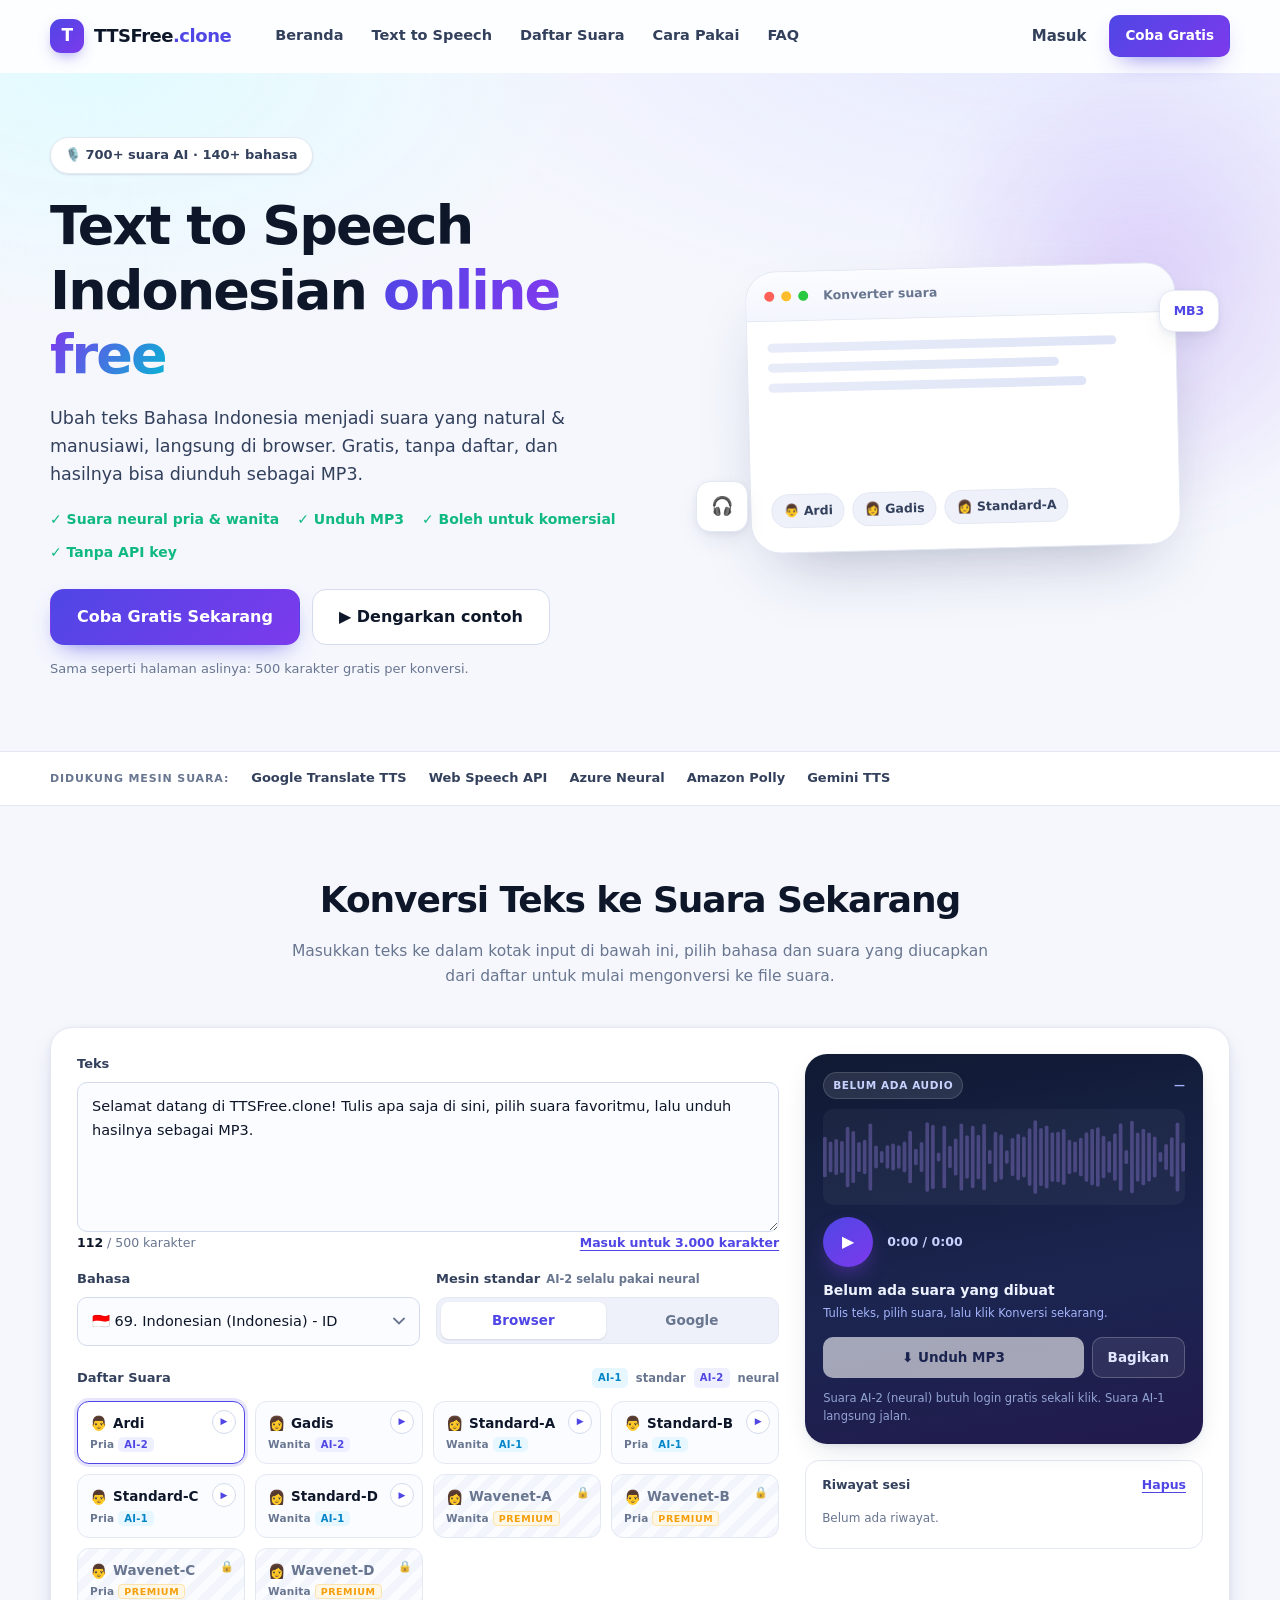
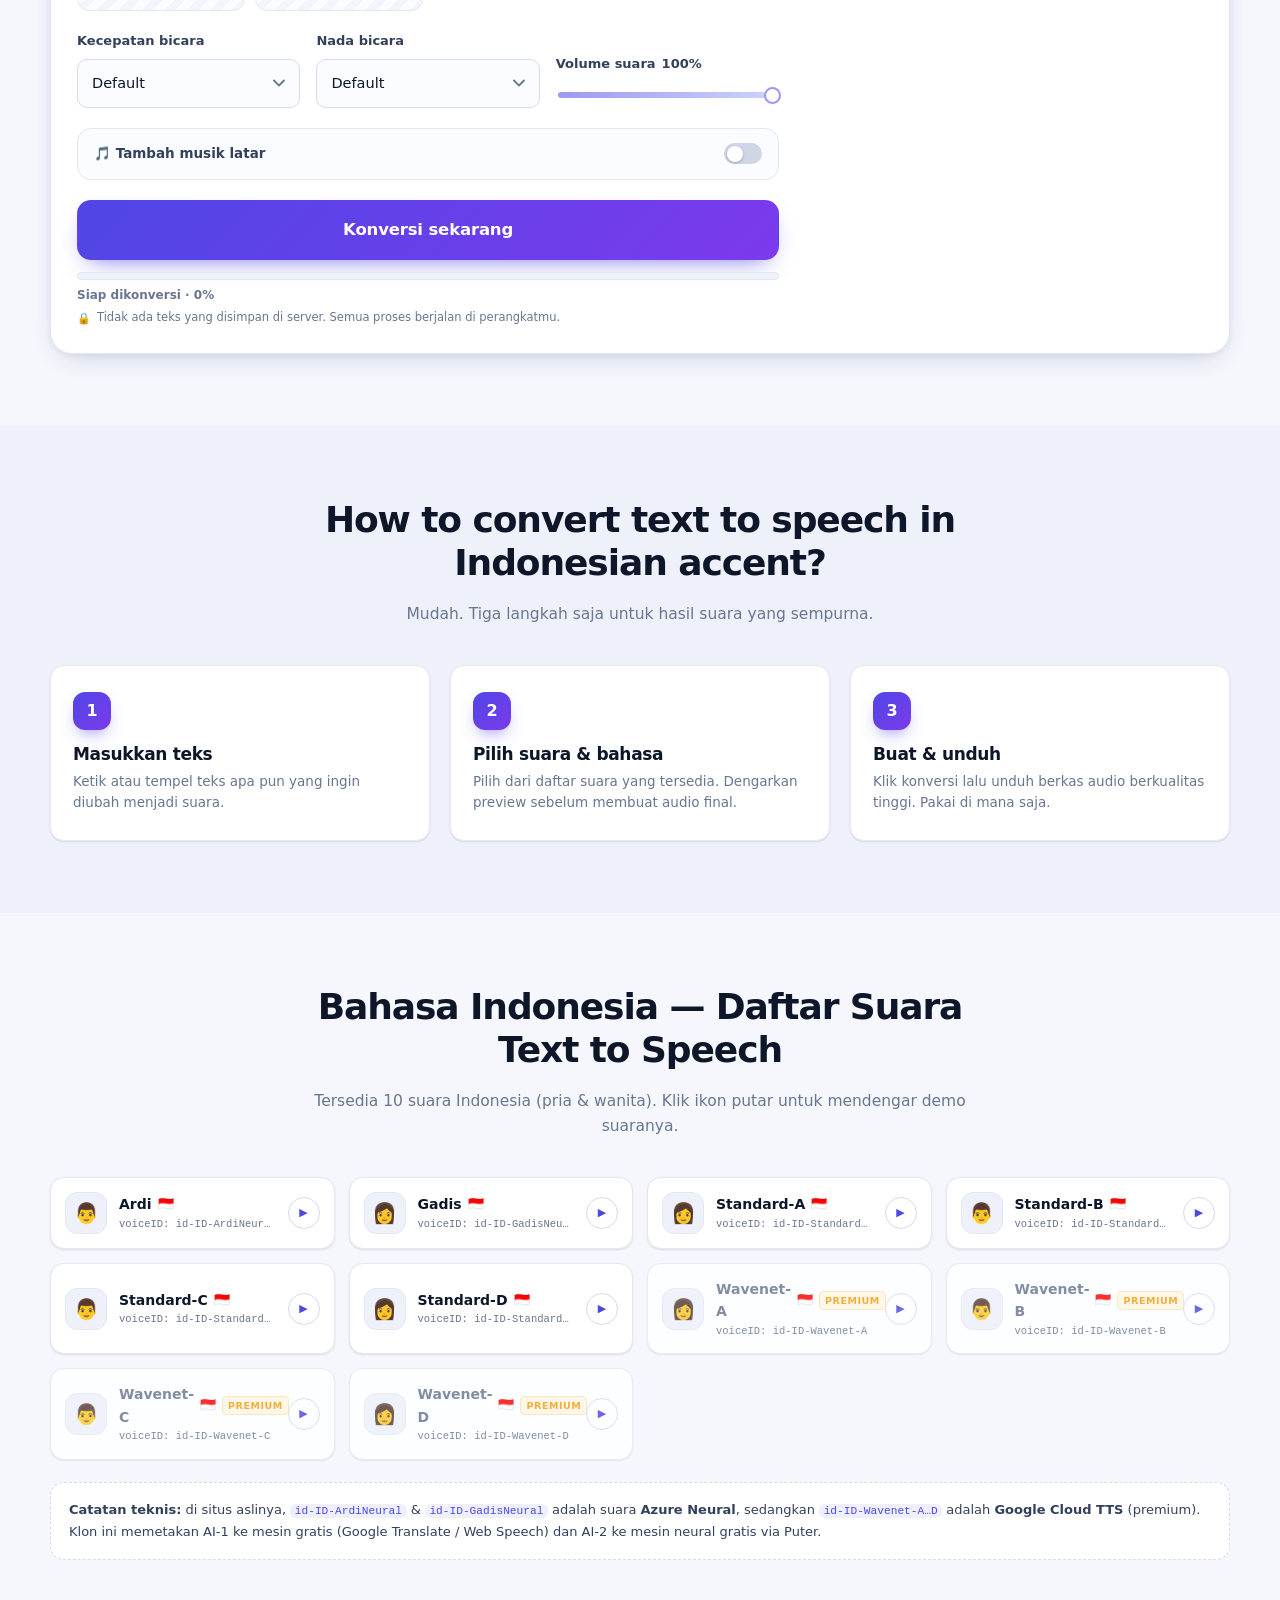
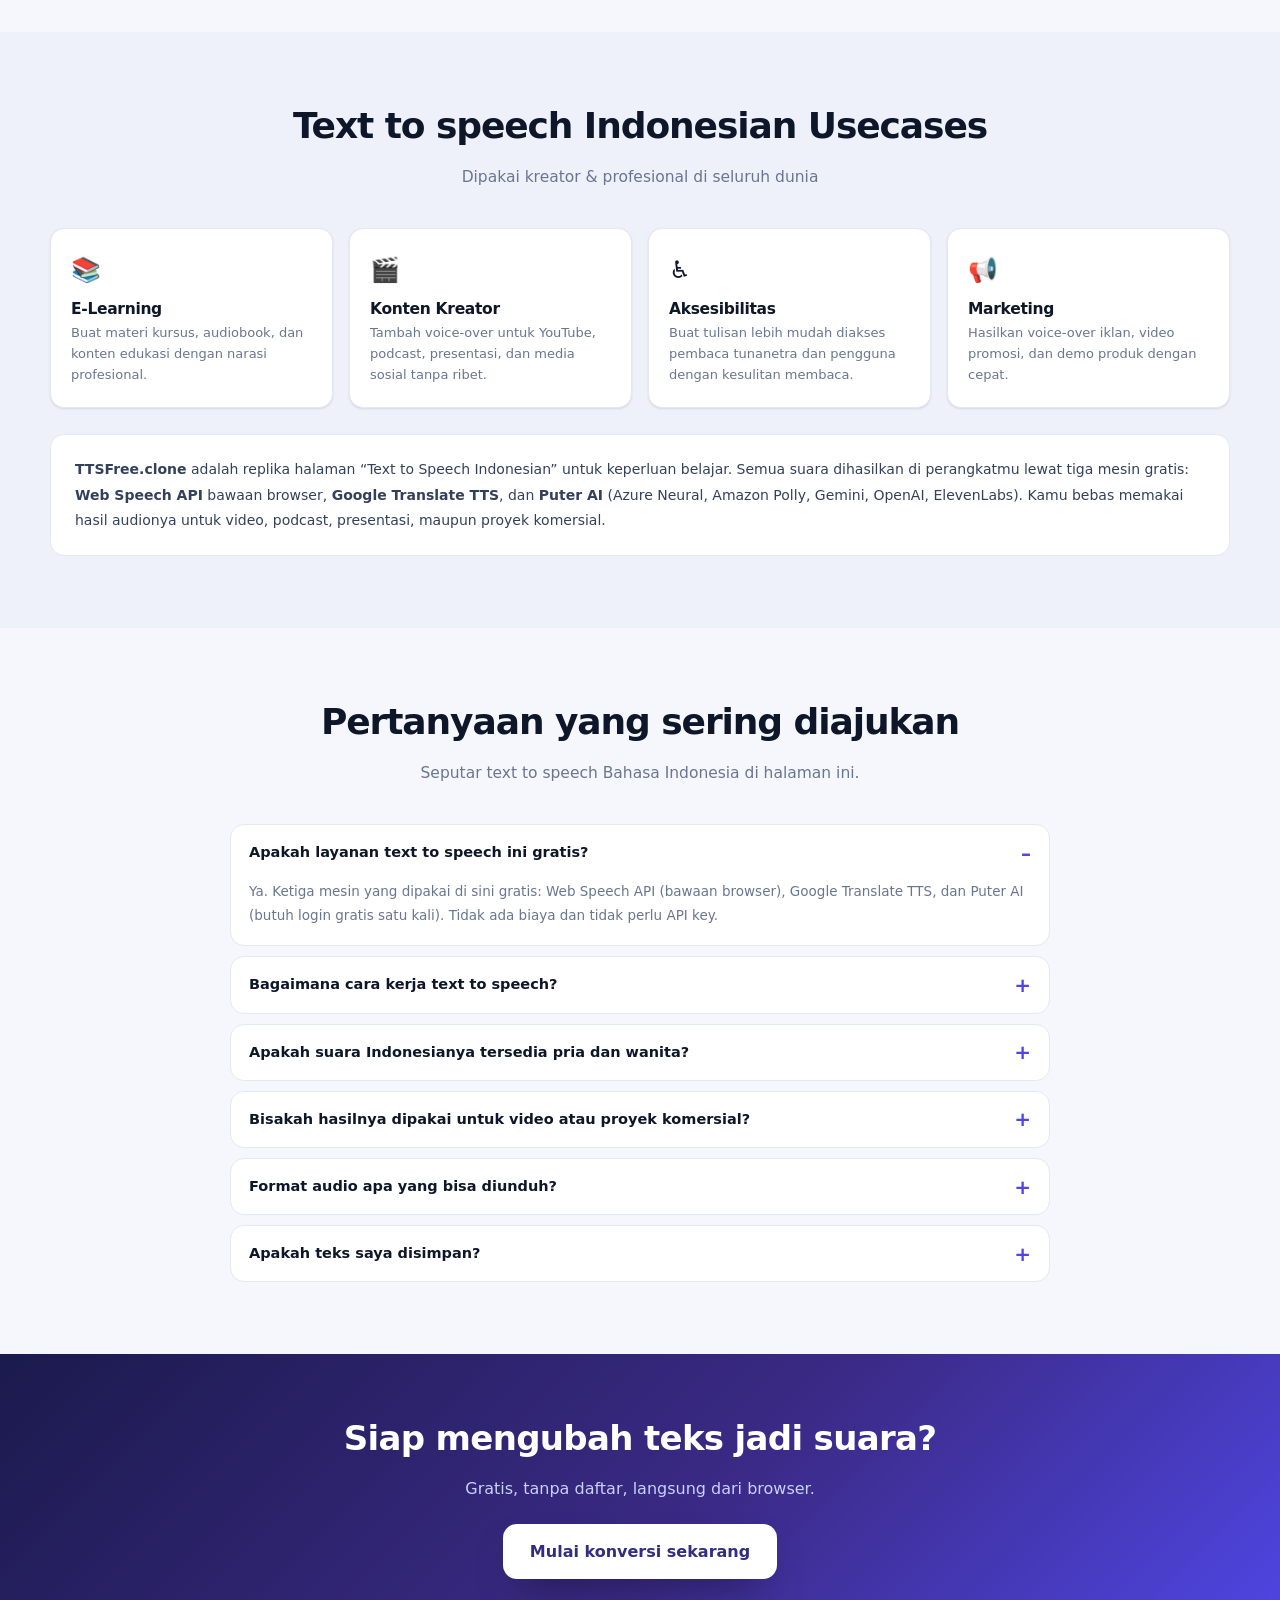
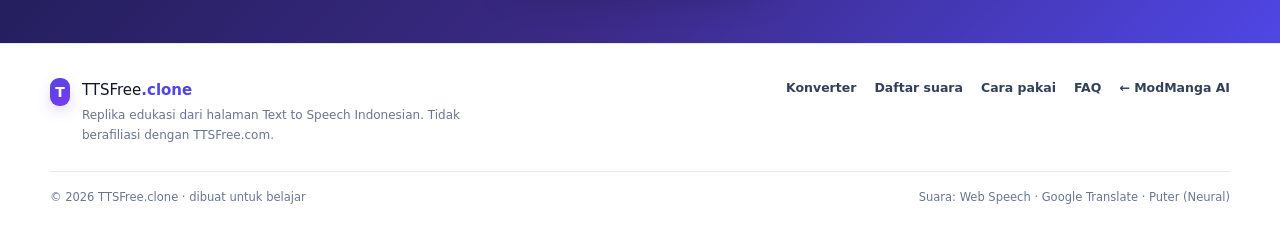
==== ttsfree-clone/index.html @ 06690b74 "feat: replika halaman TTSFree Indonesian dengan 3 mesin TTS gratis - index.html + style.css: tata le" ====
<!DOCTYPE html>
<html lang="id">
<head>
<meta charset="utf-8">
<meta name="viewport" content="width=device-width, initial-scale=1">
<title>Text to Speech Indonesian online free — TTS Klon (Suara AI Gratis)</title>
<meta name="description" content="Klon halaman TTSFree Indonesian: ubah teks jadi suara Bahasa Indonesia natural, gratis, bisa unduh MP3. 3 mesin suara: Browser, Google, dan Neural.">
<meta name="theme-color" content="#4f46e5">
<link rel="stylesheet" href="assets/style.css">
</head>
<body id="top">

<!-- ============ HEADER ============ -->
<header class="site-header" id="siteHeader">
  <div class="wrap header-inner">
    <a class="brand" href="#top" aria-label="Beranda TTS Klon">
      <span class="brand-mark" aria-hidden="true">T</span>
      <span class="brand-name">TTSFree<em>.clone</em></span>
    </a>

    <nav class="nav" id="mainNav" aria-label="Navigasi utama">
      <a href="#top">Beranda</a>
      <a href="#try-now">Text to Speech</a>
      <a href="#voices">Daftar Suara</a>
      <a href="#how">Cara Pakai</a>
      <a href="#faq">FAQ</a>
    </nav>

    <div class="header-actions">
      <button class="btn-ghost" id="loginBtn" type="button">Masuk</button>
      <a class="btn-primary btn-sm" href="#try-now">Coba Gratis</a>
      <button class="burger" id="burger" type="button" aria-label="Buka menu" aria-expanded="false">
        <span></span><span></span><span></span>
      </button>
    </div>
  </div>
</header>

<!-- ============ HERO ============ -->
<section class="hero">
  <div class="hero-glow" aria-hidden="true"></div>
  <div class="wrap hero-inner">
    <div class="hero-copy">
      <span class="pill">🎙️ 700+ suara AI · 140+ bahasa</span>
      <h1>Text to Speech Indonesian <span class="grad">online free</span></h1>
      <p class="lede">
        Ubah teks Bahasa Indonesia menjadi suara yang natural &amp; manusiawi, langsung di browser.
        Gratis, tanpa daftar, dan hasilnya bisa diunduh sebagai MP3.
      </p>
      <ul class="checks">
        <li>✓ Suara neural pria &amp; wanita</li>
        <li>✓ Unduh MP3</li>
        <li>✓ Boleh untuk komersial</li>
        <li>✓ Tanpa API key</li>
      </ul>
      <div class="hero-cta">
        <a class="btn-primary btn-lg" href="#try-now">Coba Gratis Sekarang</a>
        <button class="btn-outline btn-lg" id="demoBtn" type="button">▶ Dengarkan contoh</button>
      </div>
      <p class="hero-note">Sama seperti halaman aslinya: 500 karakter gratis per konversi.</p>
    </div>

    <div class="hero-art" aria-hidden="true">
      <div class="art-card">
        <div class="art-head">
          <span class="dot red"></span><span class="dot amber"></span><span class="dot green"></span>
          <span class="art-title">Konverter suara</span>
        </div>
        <div class="art-body">
          <div class="art-line w90"></div>
          <div class="art-line w75"></div>
          <div class="art-line w82"></div>
          <div class="art-wave">
            <i></i><i></i><i></i><i></i><i></i><i></i><i></i><i></i><i></i><i></i><i></i><i></i><i></i><i></i><i></i><i></i><i></i><i></i>
          </div>
          <div class="art-voices">
            <span class="chip-voice">👨 Ardi</span>
            <span class="chip-voice">👩 Gadis</span>
            <span class="chip-voice">👩 Standard-A</span>
          </div>
        </div>
      </div>
      <div class="float-badge fb-1">MB3</div>
      <div class="float-badge fb-2">🎧</div>
    </div>
  </div>
</section>

<!-- ============ MARQUEE / TRUST ============ -->
<div class="trust">
  <div class="wrap trust-inner">
    <span>Didukung mesin suara:</span>
    <b>Google Translate TTS</b><b>Web Speech API</b><b>Azure Neural</b><b>Amazon Polly</b><b>Gemini TTS</b>
  </div>
</div>

<!-- ============ CONVERTER ============ -->
<section class="section" id="try-now">
  <div class="wrap">
    <div class="section-head">
      <h2>Konversi Teks ke Suara Sekarang</h2>
      <p>Masukkan teks ke dalam kotak input di bawah ini, pilih bahasa dan suara yang diucapkan dari daftar untuk mulai mengonversi ke file suara.</p>
    </div>

    <div class="converter">
      <!-- ---- kiri ---- -->
      <div class="conv-main">
        <div class="field">
          <label for="text">Teks</label>
          <textarea id="text" maxlength="500" placeholder="Ketik atau tempel teks di sini… Contoh: Selamat pagi, apa kabar? Hari ini kita akan belajar membuat suara AI."></textarea>
          <div class="counter">
            <span><b id="count">0</b> / <span id="limit">500</span> karakter</span>
            <button type="button" class="link" id="loginInline">Masuk untuk 3.000 karakter</button>
          </div>
        </div>

        <div class="row-2">
          <div class="field">
            <label for="lang">Bahasa</label>
            <select id="lang"></select>
          </div>
          <div class="field">
            <label>Mesin standar <span class="hint" id="engineHint">untuk suara AI-1</span></label>
            <div class="seg" id="engineSeg" role="tablist" aria-label="Mesin suara standar">
              <button type="button" data-engine="browser" role="tab" aria-selected="true">Browser</button>
              <button type="button" data-engine="google" role="tab" aria-selected="false">Google</button>
            </div>
          </div>
        </div>

        <div class="voice-head">
          <span>Daftar Suara</span>
          <span class="engine-legend">
            <i class="tag tag-ai1">AI-1</i> standar
            <i class="tag tag-ai2">AI-2</i> neural
          </span>
        </div>
        <div class="voice-grid" id="voiceGrid" role="radiogroup" aria-label="Daftar suara"></div>

        <div class="row-3">
          <div class="field">
            <label for="rate">Kecepatan bicara</label>
            <select id="rate">
              <option value="1">Default</option>
              <option value="0.5">0.5× — sangat lambat</option>
              <option value="0.75">0.75× — lambat</option>
              <option value="1.25">1.25× — cepat</option>
              <option value="1.5">1.5× — sangat cepat</option>
            </select>
          </div>
          <div class="field">
            <label for="pitch">Nada bicara</label>
            <select id="pitch">
              <option value="1">Default</option>
              <option value="0.7">Rendah (−3)</option>
              <option value="0.85">Agak rendah (−1)</option>
              <option value="1.15">Agak tinggi (+1)</option>
              <option value="1.3">Tinggi (+3)</option>
            </select>
          </div>
          <div class="field">
            <label for="volume">Volume suara <b id="volumeVal">100%</b></label>
            <input type="range" id="volume" min="0" max="100" value="100">
          </div>
        </div>

        <!-- ---- musik latar ---- -->
        <div class="music" id="music">
          <button class="music-toggle" id="musicToggle" type="button" aria-expanded="false" aria-controls="musicBody">
            <span>🎵 Tambah musik latar</span>
            <span class="switch" data-on="false" aria-hidden="true"></span>
          </button>
          <div class="music-body" id="musicBody" hidden>
            <div class="music-tabs" role="tablist">
              <button type="button" class="mtab is-active" data-mtab="library" role="tab" aria-selected="true">Dari Library</button>
              <button type="button" class="mtab" data-mtab="soundcloud" role="tab" aria-selected="false">Dari Soundcloud</button>
            </div>
            <div class="mpanel" data-mpanel="library">
              <div class="tracks" id="tracks"></div>
              <p class="micro">Musik dibuat langsung oleh Web Audio API (bebas royalti) — tidak ada file eksternal yang diunduh.</p>
            </div>
            <div class="mpanel" data-mpanel="soundcloud" hidden>
              <label class="micro" for="trackId">Track ID atau URL</label>
              <div class="inline">
                <input id="trackId" type="text" placeholder="https://soundcloud.com/keysofmoon/infinitely-ambient-music-free-download">
                <button class="btn-outline" id="musicPreviewBtn" type="button">🔊 Preview</button>
              </div>
              <p class="micro">Di klon ini URL Soundcloud hanya dipakai sebagai label; audionya tetap dari library lokal agar bebas CORS.</p>
            </div>
            <div class="row-2 music-mix">
              <div class="field">
                <label for="musicVol">Volume musik <b id="musicVolVal">22%</b></label>
                <input type="range" id="musicVol" min="0" max="100" value="22">
              </div>
              <label class="check-inline"><input type="checkbox" id="mixDownload" checked> Sertakan musik pada file unduhan</label>
            </div>
          </div>
        </div>

        <div class="convert-bar">
          <button class="btn-primary btn-convert" id="convert" type="button">
            <span id="convertLabel">Konversi sekarang</span>
          </button>
          <div class="progress">
            <div class="bar"><i id="bar"></i></div>
            <span id="progressLabel">Siap dikonversi · 0%</span>
          </div>
        </div>
        <p class="micro safe">Tidak ada teks yang disimpan di server. Semua proses berjalan di perangkatmu.</p>
      </div>

      <!-- ---- kanan: pemutar ---- -->
      <aside class="conv-side">
        <div class="player" id="player">
          <div class="player-top">
            <span class="player-badge" id="playerBadge">Belum ada audio</span>
            <span class="player-engine" id="playerEngine">—</span>
          </div>
          <canvas class="wave" id="wave" width="640" height="120" aria-hidden="true"></canvas>
          <div class="player-controls">
            <button class="play-btn" id="playBtn" type="button" aria-label="Putar audio">
              <span class="ico-play">▶</span><span class="ico-pause">❚❚</span>
            </button>
            <div class="player-time"><span id="curTime">0:00</span> / <span id="durTime">0:00</span></div>
          </div>
          <div class="player-title" id="playerTitle">Belum ada suara yang dibuat</div>
          <div class="player-meta" id="playerMeta">Tulis teks, pilih suara, lalu klik Konversi sekarang.</div>
          <div class="player-actions">
            <button class="btn-primary btn-sm" id="downloadBtn" type="button" disabled>⬇ Unduh MP3</button>
            <button class="btn-outline btn-sm" id="shareBtn" type="button" disabled>Bagikan</button>
          </div>
          <p class="micro" id="playerHint">Suara AI-2 (neural) butuh login gratis sekali klik. Suara AI-1 langsung jalan.</p>
        </div>

        <div class="history">
          <div class="history-head">Riwayat sesi <button type="button" class="link" id="clearHistory">Hapus</button></div>
          <ul id="historyList" class="history-list">
            <li class="empty">Belum ada riwayat.</li>
          </ul>
        </div>
      </aside>
    </div>
  </div>
</section>

<!-- ============ HOW TO ============ -->
<section class="section section-alt" id="how">
  <div class="wrap">
    <div class="section-head">
      <h2>How to convert text to speech in Indonesian accent?</h2>
      <p>Mudah. Tiga langkah saja untuk hasil suara yang sempurna.</p>
    </div>
    <ol class="steps">
      <li>
        <span class="step-num">1</span>
        <h3>Masukkan teks</h3>
        <p>Ketik atau tempel teks apa pun yang ingin diubah menjadi suara.</p>
      </li>
      <li>
        <span class="step-num">2</span>
        <h3>Pilih suara &amp; bahasa</h3>
        <p>Pilih dari daftar suara yang tersedia. Dengarkan preview sebelum membuat audio final.</p>
      </li>
      <li>
        <span class="step-num">3</span>
        <h3>Buat &amp; unduh</h3>
        <p>Klik konversi lalu unduh berkas audio berkualitas tinggi. Pakai di mana saja.</p>
      </li>
    </ol>
  </div>
</section>

<!-- ============ VOICE CATALOG ============ -->
<section class="section" id="voices">
  <div class="wrap">
    <div class="section-head">
      <h2>Bahasa Indonesia — Daftar Suara Text to Speech</h2>
      <p>Tersedia 10 suara Indonesia (pria &amp; wanita). Klik ikon putar untuk mendengar demo suaranya.</p>
    </div>
    <div class="catalog" id="catalog"></div>
    <div class="catalog-note">
      <b>Catatan teknis:</b> di situs aslinya, <code>id-ID-ArdiNeural</code> &amp; <code>id-ID-GadisNeural</code> adalah suara
      <b>Azure Neural</b>, sedangkan <code>id-ID-Wavenet-A…D</code> adalah <b>Google Cloud TTS</b> (premium).
      Klon ini memetakan AI-1 ke mesin gratis (Google Translate / Web Speech) dan AI-2 ke mesin neural gratis via Puter.
    </div>
  </div>
</section>

<!-- ============ USECASES ============ -->
<section class="section section-alt">
  <div class="wrap">
    <div class="section-head">
      <h2>Text to speech Indonesian Usecases</h2>
      <p>Dipakai kreator &amp; profesional di seluruh dunia</p>
    </div>
    <div class="cards-4">
      <article class="ucard"><div class="uicon">📚</div><h3>E-Learning</h3><p>Buat materi kursus, audiobook, dan konten edukasi dengan narasi profesional.</p></article>
      <article class="ucard"><div class="uicon">🎬</div><h3>Konten Kreator</h3><p>Tambah voice-over untuk YouTube, podcast, presentasi, dan media sosial tanpa ribet.</p></article>
      <article class="ucard"><div class="uicon">♿</div><h3>Aksesibilitas</h3><p>Buat tulisan lebih mudah diakses pembaca tunanetra dan pengguna dengan kesulitan membaca.</p></article>
      <article class="ucard"><div class="uicon">📢</div><h3>Marketing</h3><p>Hasilkan voice-over iklan, video promosi, dan demo produk dengan cepat.</p></article>
    </div>
    <div class="about">
      <p>
        <b>TTSFree.clone</b> adalah replika halaman “Text to Speech Indonesian” untuk keperluan belajar.
        Semua suara dihasilkan di perangkatmu lewat tiga mesin gratis: <b>Web Speech API</b> bawaan browser,
        <b>Google Translate TTS</b>, dan <b>Puter AI</b> (Azure Neural, Amazon Polly, Gemini, OpenAI, ElevenLabs).
        Kamu bebas memakai hasil audionya untuk video, podcast, presentasi, maupun proyek komersial.
      </p>
    </div>
  </div>
</section>

<!-- ============ FAQ ============ -->
<section class="section" id="faq">
  <div class="wrap wrap-narrow">
    <div class="section-head">
      <h2>Pertanyaan yang sering diajukan</h2>
      <p>Seputar text to speech Bahasa Indonesia di halaman ini.</p>
    </div>
    <div class="faq" id="faqList">
      <details open>
        <summary>Apakah layanan text to speech ini gratis?</summary>
        <p>Ya. Ketiga mesin yang dipakai di sini gratis: Web Speech API (bawaan browser), Google Translate TTS, dan Puter AI (butuh login gratis satu kali). Tidak ada biaya dan tidak perlu API key.</p>
      </details>
      <details>
        <summary>Bagaimana cara kerja text to speech?</summary>
        <p>Kamu memasukkan teks, memilih suara, lalu menekan tombol konversi. Teks dipecah per kalimat, dikirim ke mesin suara, dan hasilnya diputar sebagai audio yang bisa diunduh.</p>
      </details>
      <details>
        <summary>Apakah suara Indonesianya tersedia pria dan wanita?</summary>
        <p>Ya. Ada suara pria (Ardi / Standard-B / Standard-C) dan wanita (Gadis / Standard-A / Standard-D), plus empat suara premium Wavenet yang dikunci seperti di situs aslinya.</p>
      </details>
      <details>
        <summary>Bisakah hasilnya dipakai untuk video atau proyek komersial?</summary>
        <p>Bisa. Audio hasil konversi bebas kamu pakai untuk YouTube, e-learning, presentasi, podcast, maupun iklan. Perhatikan saja ketentuan masing-masing penyedia mesin suara.</p>
      </details>
      <details>
        <summary>Format audio apa yang bisa diunduh?</summary>
        <p>MP3 untuk mesin Google Translate &amp; Puter, dan WAV bila kamu menyertakan musik latar (hasil mixing dilakukan di browser). Mesin Browser tidak bisa diunduh langsung karena audio sistem tidak dapat direkam.</p>
      </details>
      <details>
        <summary>Apakah teks saya disimpan?</summary>
        <p>Tidak. Riwayat hanya disimpan di localStorage perangkatmu dan bisa dihapus kapan saja dengan tombol “Hapus”.</p>
      </details>
    </div>
  </div>
</section>

<!-- ============ CTA ============ -->
<section class="cta-band">
  <div class="wrap cta-inner">
    <h2>Siap mengubah teks jadi suara?</h2>
    <p>Gratis, tanpa daftar, langsung dari browser.</p>
    <a class="btn-primary btn-lg" href="#try-now">Mulai konversi sekarang</a>
  </div>
</section>

<footer class="site-footer">
  <div class="wrap footer-inner">
    <div class="footer-brand">
      <span class="brand-mark small" aria-hidden="true">T</span>
      <div>
        <div class="brand-name">TTSFree<em>.clone</em></div>
        <p>Replika edukasi dari halaman Text to Speech Indonesian. Tidak berafiliasi dengan TTSFree.com.</p>
      </div>
    </div>
    <nav class="footer-nav" aria-label="Tautan footer">
      <a href="#try-now">Konverter</a>
      <a href="#voices">Daftar suara</a>
      <a href="#how">Cara pakai</a>
      <a href="#faq">FAQ</a>
      <a href="../index.html">← ModManga AI</a>
    </nav>
  </div>
  <div class="wrap footer-bottom">
    <span>© <span id="year"></span> TTSFree.clone · dibuat untuk belajar</span>
    <span>Suara: Web Speech · Google Translate · Puter (Neural)</span>
  </div>
</footer>

<!-- ============ MODAL LOGIN (palsu, hanya menaikkan limit) ============ -->
<div class="modal" id="loginModal" hidden>
  <div class="modal-card" role="dialog" aria-modal="true" aria-labelledby="loginTitle">
    <button class="modal-close" id="loginClose" type="button" aria-label="Tutup">✕</button>
    <h3 id="loginTitle">Masuk untuk 3.000 karakter</h3>
    <p class="micro">Di situs aslinya fitur ini butuh akun. Di klon ini cukup isi nama — tidak ada data yang dikirim ke mana pun.</p>
    <form id="loginForm">
      <label class="field">
        <span>Nama panggilan</span>
        <input type="text" id="loginName" placeholder="mis. Rani" autocomplete="nickname" required maxlength="24">
      </label>
      <button class="btn-primary btn-block" type="submit">Masuk &amp; naikkan limit</button>
    </form>
    <p class="micro" id="loginStatus"></p>
  </div>
</div>

<div class="toast-wrap" id="toastWrap" aria-live="polite" aria-atomic="true"></div>

<script src="assets/app.js"></script>
</body>
</html>
---- ttsfree-clone/assets/style.css ----
/* =========================================================
   TTSFree.clone — style.css
   Replika tampilan halaman "Text to Speech Indonesian"
   ========================================================= */

:root{
  --bg:#f5f7fd;
  --bg-2:#eef1fa;
  --card:#ffffff;
  --ink:#0e1729;
  --ink-2:#33405c;
  --muted:#697690;
  --line:#e3e8f3;
  --line-2:#d3dbec;
  --brand:#4f46e5;
  --brand-2:#7c3aed;
  --brand-soft:#eef0ff;
  --cyan:#06b6d4;
  --green:#10b981;
  --amber:#f59e0b;
  --red:#ef4444;
  --shadow-sm:0 1px 2px rgba(16,24,40,.06),0 1px 3px rgba(16,24,40,.05);
  --shadow:0 10px 30px -12px rgba(24,35,79,.22),0 2px 6px rgba(24,35,79,.06);
  --shadow-lg:0 30px 70px -30px rgba(24,35,79,.35);
  --r-sm:10px;
  --r:14px;
  --r-lg:22px;
  --r-xl:30px;
  --max:1180px;
  color-scheme:light;
}

*,*::before,*::after{box-sizing:border-box}

html{scroll-behavior:smooth;scroll-padding-top:88px}

body{
  margin:0;
  font-family:"Plus Jakarta Sans","Inter",system-ui,-apple-system,"Segoe UI",Roboto,"Helvetica Neue",sans-serif;
  background:var(--bg);
  color:var(--ink);
  line-height:1.6;
  -webkit-font-smoothing:antialiased;
}

img{max-width:100%}
h1,h2,h3,h4{margin:0 0 .5em;line-height:1.2;letter-spacing:-.02em}
p{margin:0 0 1em}
a{color:var(--brand);text-decoration:none}
button{font:inherit;color:inherit}
code{font-family:ui-monospace,SFMono-Regular,"JetBrains Mono",Menlo,monospace;font-size:.86em;background:var(--brand-soft);color:var(--brand);padding:.12em .4em;border-radius:6px}

.wrap{width:min(var(--max),calc(100% - 40px));margin-inline:auto}
.wrap-narrow{max-width:820px}

/* ---------------- header ---------------- */
.site-header{
  position:sticky;top:0;z-index:60;
  background:rgba(255,255,255,.82);
  backdrop-filter:blur(14px) saturate(150%);
  border-bottom:1px solid transparent;
  transition:border-color .2s,box-shadow .2s;
}
.site-header.is-stuck{border-color:var(--line);box-shadow:0 6px 24px -18px rgba(16,24,40,.5)}
.header-inner{display:flex;align-items:center;gap:24px;height:72px}

.brand{display:flex;align-items:center;gap:10px;font-weight:800;color:var(--ink);letter-spacing:-.03em}
.brand-mark{
  width:34px;height:34px;border-radius:11px;display:grid;place-items:center;
  background:linear-gradient(140deg,var(--brand),var(--brand-2));
  color:#fff;font-weight:900;font-size:17px;
  box-shadow:0 6px 16px -6px rgba(79,70,229,.7);
}
.brand-mark.small{width:28px;height:28px;border-radius:9px;font-size:14px}
.brand-name{font-size:18px}
.brand-name em{font-style:normal;color:var(--brand);font-weight:800}

.nav{display:flex;gap:4px;margin-left:8px}
.nav a{
  color:var(--ink-2);font-weight:600;font-size:14.5px;padding:8px 12px;border-radius:9px;
  transition:background .15s,color .15s;
}
.nav a:hover{background:var(--brand-soft);color:var(--brand)}

.header-actions{margin-left:auto;display:flex;align-items:center;gap:8px}

.btn-primary,.btn-outline,.btn-ghost{
  display:inline-flex;align-items:center;justify-content:center;gap:8px;
  border-radius:12px;border:1px solid transparent;cursor:pointer;font-weight:700;
  padding:11px 20px;font-size:15px;transition:transform .12s,box-shadow .2s,background .2s,color .2s;
  text-decoration:none;white-space:nowrap;
}
.btn-primary{
  background:linear-gradient(135deg,var(--brand),var(--brand-2));
  color:#fff;box-shadow:0 10px 24px -12px rgba(79,70,229,.85);
}
.btn-primary:hover{transform:translateY(-1px);box-shadow:0 16px 30px -12px rgba(79,70,229,.9)}
.btn-primary:disabled{opacity:.6;cursor:not-allowed;transform:none;box-shadow:none}
.btn-outline{background:#fff;border-color:var(--line-2);color:var(--ink)}
.btn-outline:hover{border-color:var(--brand);color:var(--brand);background:var(--brand-soft)}
.btn-ghost{background:transparent;color:var(--ink-2);padding:9px 14px}
.btn-ghost:hover{background:var(--bg-2);color:var(--ink)}
.btn-sm{padding:9px 15px;font-size:13.5px;border-radius:10px}
.btn-lg{padding:14px 26px;font-size:16px;border-radius:14px}
.btn-block{width:100%}

.burger{display:none;width:40px;height:40px;border:1px solid var(--line);background:#fff;border-radius:11px;cursor:pointer;padding:0;place-items:center}
.burger span{display:block;width:17px;height:2px;background:var(--ink);border-radius:2px;margin:2.5px auto;transition:.2s}
.burger[aria-expanded="true"] span:nth-child(1){transform:translateY(6.5px) rotate(45deg)}
.burger[aria-expanded="true"] span:nth-child(2){opacity:0}
.burger[aria-expanded="true"] span:nth-child(3){transform:translateY(-6.5px) rotate(-45deg)}

/* ---------------- hero ---------------- */
.hero{position:relative;overflow:hidden;padding:64px 0 72px;background:
  radial-gradient(1100px 520px at 82% -10%,#e6e9ff 0%,transparent 60%),
  radial-gradient(900px 460px at 8% 0%,#e2fbff 0%,transparent 55%),
  var(--bg);
}
.hero-glow{
  position:absolute;inset:auto -10% 30% auto;width:520px;height:520px;border-radius:50%;
  background:radial-gradient(circle,rgba(124,58,237,.20),transparent 65%);filter:blur(20px);pointer-events:none;
}
.hero-inner{position:relative;display:grid;grid-template-columns:1.05fr .95fr;gap:56px;align-items:center}
.pill{
  display:inline-flex;align-items:center;gap:8px;background:#fff;border:1px solid var(--line);
  color:var(--ink-2);font-size:13px;font-weight:700;padding:7px 14px;border-radius:999px;
  box-shadow:var(--shadow-sm);margin-bottom:20px;
}
.hero h1{font-size:clamp(34px,4.4vw,54px);letter-spacing:-.035em;margin-bottom:16px}
.grad{
  background:linear-gradient(120deg,var(--brand) 0%,var(--brand-2) 55%,var(--cyan) 100%);
  -webkit-background-clip:text;background-clip:text;color:transparent;
}
.lede{font-size:17.5px;color:var(--ink-2);max-width:52ch}
.checks{list-style:none;padding:0;margin:20px 0 26px;display:flex;flex-wrap:wrap;gap:10px 18px}
.checks li{font-size:14px;font-weight:700;color:var(--green);display:flex;align-items:center;gap:6px}
.hero-cta{display:flex;flex-wrap:wrap;gap:12px;margin-bottom:14px}
.hero-note{font-size:13px;color:var(--muted);margin:0}

.hero-art{position:relative;display:grid;place-items:center}
.art-card{
  width:100%;max-width:430px;background:#fff;border:1px solid var(--line);
  border-radius:var(--r-xl);box-shadow:var(--shadow-lg);overflow:hidden;transform:rotate(-1.4deg);
}
.art-head{display:flex;align-items:center;gap:7px;padding:14px 18px;border-bottom:1px solid var(--line);background:linear-gradient(180deg,#fbfcff,#f4f6fe)}
.dot{width:10px;height:10px;border-radius:50%}
.dot.red{background:#ff6058}.dot.amber{background:#ffbd2e}.dot.green{background:#28c840}
.art-title{margin-left:8px;font-size:12.5px;font-weight:700;color:var(--muted)}
.art-body{padding:22px 20px 24px}
.art-line{height:9px;border-radius:6px;background:linear-gradient(90deg,#e8ecf9,#dfe5f6);margin-bottom:11px}
.w90{width:90%}.w75{width:75%}.w82{width:82%}
.art-wave{display:flex;align-items:center;gap:4px;height:64px;margin:20px 0 18px}
.art-wave i{
  display:block;flex:1;border-radius:4px;background:linear-gradient(180deg,var(--brand),var(--brand-2));
  animation:artPulse 1.6s ease-in-out infinite;opacity:.85;
}
.art-wave i:nth-child(3n){animation-delay:.25s}
.art-wave i:nth-child(4n){animation-delay:.5s}
.art-wave i:nth-child(5n){animation-delay:.75s}
@keyframes artPulse{0%,100%{height:16%}50%{height:100%}}
.art-voices{display:flex;flex-wrap:wrap;gap:8px}
.chip-voice{font-size:12.5px;font-weight:700;color:var(--ink-2);background:var(--bg-2);border:1px solid var(--line);padding:6px 11px;border-radius:999px}
.float-badge{
  position:absolute;background:#fff;border:1px solid var(--line);border-radius:14px;
  padding:10px 14px;font-size:12.5px;font-weight:800;color:var(--ink-2);box-shadow:var(--shadow);
}
.fb-1{top:8%;right:2%;color:var(--brand)}
.fb-2{bottom:6%;left:0;font-size:18px}

/* ---------------- trust ---------------- */
.trust{background:#fff;border-block:1px solid var(--line)}
.trust-inner{display:flex;flex-wrap:wrap;align-items:center;gap:10px 22px;padding:16px 0;font-size:13px;color:var(--muted)}
.trust-inner b{color:var(--ink-2);font-weight:700}
.trust-inner span{font-weight:700;text-transform:uppercase;letter-spacing:.08em;font-size:11px}

/* ---------------- sections ---------------- */
.section{padding:72px 0}
.section-alt{background:var(--bg-2)}
.section-head{max-width:720px;margin:0 auto 38px;text-align:center}
.section-head h2{font-size:clamp(25px,3vw,36px);letter-spacing:-.03em}
.section-head p{color:var(--muted);font-size:15.5px;margin:0}

/* ---------------- converter ---------------- */
.converter{
  display:grid;grid-template-columns:minmax(0,1.5fr) minmax(300px,.85fr);gap:26px;
  background:var(--card);border:1px solid var(--line);border-radius:var(--r-lg);
  padding:26px;box-shadow:var(--shadow);
}
.conv-main{min-width:0}

.field{display:flex;flex-direction:column;gap:7px;margin-bottom:16px;min-width:0}
.field > label,.field > span{font-size:13px;font-weight:700;color:var(--ink-2);display:flex;align-items:center;gap:6px}
.field .hint{font-weight:600;color:var(--muted);font-size:11.5px}

textarea,input[type=text],select{
  width:100%;font:inherit;font-size:14.5px;color:var(--ink);background:#fbfcff;
  border:1px solid var(--line-2);border-radius:var(--r-sm);padding:12px 14px;
  transition:border-color .15s,box-shadow .15s,background .15s;
}
textarea{min-height:150px;resize:vertical;line-height:1.65}
textarea:focus,input[type=text]:focus,select:focus{
  outline:none;border-color:var(--brand);background:#fff;
  box-shadow:0 0 0 4px rgba(79,70,229,.13);
}
select{appearance:none;background-image:url("data:image/svg+xml;utf8,<svg xmlns='http://www.w3.org/2000/svg' width='12' height='8' viewBox='0 0 12 8'><path d='M1 1.5 6 6.5 11 1.5' fill='none' stroke='%23697690' stroke-width='1.8' stroke-linecap='round'/></svg>");
  background-repeat:no-repeat;background-position:right 14px center;padding-right:36px;cursor:pointer}

.counter{display:flex;justify-content:space-between;align-items:center;gap:12px;font-size:12.5px;color:var(--muted);margin-top:-6px}
.counter b{color:var(--ink);font-variant-numeric:tabular-nums}
.counter.is-near b{color:var(--amber)}
.counter.is-full b{color:var(--red)}
.link{background:none;border:0;padding:0;color:var(--brand);font-weight:700;font-size:12.5px;cursor:pointer;text-decoration:underline;text-underline-offset:3px}
.link:hover{color:var(--brand-2)}

.row-2{display:grid;grid-template-columns:1fr 1fr;gap:16px}
.row-3{display:grid;grid-template-columns:1fr 1fr 1fr;gap:16px;align-items:end}
.mt{margin-top:6px}

/* segmented */
.seg{display:inline-flex;background:var(--bg-2);border:1px solid var(--line);border-radius:11px;padding:4px;gap:4px}
.seg button{
  flex:1;border:0;background:transparent;border-radius:8px;padding:8px 12px;
  font-size:13.5px;font-weight:700;color:var(--muted);cursor:pointer;transition:.15s;
}
.seg button.is-active{background:#fff;color:var(--brand);box-shadow:var(--shadow-sm)}

/* ---------------- voice grid ---------------- */
.voice-head{display:flex;justify-content:space-between;align-items:center;gap:12px;flex-wrap:wrap;font-size:13px;font-weight:800;color:var(--ink-2);margin:6px 0 12px}
.engine-legend{display:flex;align-items:center;gap:8px;font-weight:600;font-size:11.5px;color:var(--muted)}
.tag{font-style:normal;font-size:10px;font-weight:800;letter-spacing:.03em;padding:2px 6px;border-radius:5px}
.tag-ai1{background:#e6f7ff;color:#0284c7}
.tag-ai2{background:var(--brand-soft);color:var(--brand)}

.voice-grid{display:grid;grid-template-columns:repeat(auto-fill,minmax(164px,1fr));gap:10px;margin-bottom:20px}
.vcard{
  position:relative;display:flex;flex-direction:column;gap:2px;text-align:left;
  background:#fbfcff;border:1.5px solid var(--line);border-radius:12px;padding:11px 12px 10px;
  cursor:pointer;transition:.15s;color:var(--ink);
}
.vcard:hover{border-color:#b9c2e8;background:#fff;transform:translateY(-1px)}
.vcard.is-active{border-color:var(--brand);background:#fff;box-shadow:0 0 0 3px rgba(79,70,229,.14)}
.vcard-top{display:flex;align-items:center;gap:6px;min-width:0}
.vface{font-size:14px;line-height:1}
.vname{font-weight:800;font-size:13.5px;white-space:nowrap;overflow:hidden;text-overflow:ellipsis}
.vmeta{font-size:10.5px;font-weight:700;color:var(--muted);letter-spacing:.02em}
.vcard.locked{cursor:pointer;background:
  repeating-linear-gradient(135deg,#fbfcff,#fbfcff 8px,#f3f5fd 8px,#f3f5fd 16px)}
.vcard.locked .vname{color:var(--muted)}
.lock{position:absolute;top:9px;right:10px;font-size:11px;opacity:.85}
.vpremium{font-size:9.5px;font-weight:800;letter-spacing:.06em;text-transform:uppercase;color:var(--amber);background:#fff7e6;border:1px solid #fde3ae;padding:1px 5px;border-radius:4px}
.vplay{
  position:absolute;right:8px;top:8px;width:24px;height:24px;border-radius:50%;
  border:1px solid var(--line-2);background:#fff;display:grid;place-items:center;
  font-size:9px;color:var(--brand);cursor:pointer;transition:.15s;
}
.vcard .vname{padding-right:26px}
.vcard.locked .vplay{display:none}
.vplay:hover{background:var(--brand);color:#fff;border-color:var(--brand)}

/* ---------------- music ---------------- */
.music{border:1px solid var(--line);border-radius:var(--r);overflow:hidden;margin:4px 0 20px;background:#fbfcff}
.music-toggle{
  width:100%;display:flex;align-items:center;justify-content:space-between;gap:12px;
  background:none;border:0;padding:14px 16px;font-weight:800;font-size:13.5px;cursor:pointer;color:var(--ink-2);
}
.music-toggle:hover{background:var(--bg-2)}
.switch{
  position:relative;width:38px;height:21px;border-radius:999px;background:#cfd6e6;transition:.2s;flex:none;
}
.switch::after{content:"";position:absolute;top:2.5px;left:2.5px;width:16px;height:16px;border-radius:50%;background:#fff;transition:.2s;box-shadow:0 1px 3px rgba(0,0,0,.25)}
.switch[data-on="true"]{background:var(--brand)}
.switch[data-on="true"]::after{left:19.5px}
.music-body{padding:0 16px 16px;border-top:1px solid var(--line)}
.music-tabs{display:flex;gap:6px;margin:14px 0 12px}
.mtab{border:1px solid var(--line);background:#fff;border-radius:9px;padding:7px 13px;font-size:12.5px;font-weight:700;color:var(--muted);cursor:pointer}
.mtab.is-active{background:var(--brand-soft);border-color:#c7cbfa;color:var(--brand)}
.tracks{display:grid;grid-template-columns:repeat(auto-fill,minmax(132px,1fr));gap:8px;margin-bottom:10px}
.track{
  border:1.5px solid var(--line);background:#fff;border-radius:11px;padding:10px 11px;
  font-size:12.5px;font-weight:700;color:var(--ink-2);cursor:pointer;text-align:left;transition:.15s;
}
.track span{display:block;font-size:10.5px;font-weight:600;color:var(--muted);margin-top:2px}
.track:hover{border-color:#b9c2e8}
.track.is-active{border-color:var(--brand);background:var(--brand-soft);color:var(--brand)}
.inline{display:flex;gap:8px}
.inline input{flex:1}
.music-mix{margin-top:14px;margin-bottom:0}
.check-inline{display:flex;align-items:center;gap:8px;font-size:12.5px;font-weight:700;color:var(--ink-2);padding-bottom:2px}
input[type=checkbox]{width:16px;height:16px;accent-color:var(--brand);flex:none}

input[type=range]{
  -webkit-appearance:none;appearance:none;width:100%;height:22px;background:transparent;cursor:pointer;
}
input[type=range]::-webkit-slider-runnable-track{height:6px;border-radius:999px;background:linear-gradient(90deg,var(--brand),#a5b4fc);opacity:.55}
input[type=range]::-webkit-slider-thumb{-webkit-appearance:none;width:17px;height:17px;border-radius:50%;background:#fff;border:2.5px solid var(--brand);margin-top:-5.5px;box-shadow:var(--shadow-sm)}
input[type=range]::-moz-range-track{height:6px;border-radius:999px;background:#cdd4e8}
input[type=range]::-moz-range-thumb{width:15px;height:15px;border:2.5px solid var(--brand);border-radius:50%;background:#fff}

/* ---------------- convert bar ---------------- */
.convert-bar{display:grid;grid-template-columns:1fr;gap:12px;margin-top:4px}
.btn-convert{
  width:100%;padding:16px 22px;font-size:16.5px;border-radius:14px;letter-spacing:-.01em;
}
.btn-convert.is-busy{background:linear-gradient(135deg,#6b7280,#4b5563);box-shadow:none}
.progress{display:flex;flex-direction:column;gap:6px}
.bar{height:8px;border-radius:999px;background:var(--bg-2);overflow:hidden;border:1px solid var(--line)}
.bar i{display:block;height:100%;width:0%;border-radius:999px;background:linear-gradient(90deg,var(--brand),var(--cyan));transition:width .3s ease}
#progressLabel{font-size:12px;font-weight:700;color:var(--muted);font-variant-numeric:tabular-nums}
.micro{font-size:11.5px;color:var(--muted);line-height:1.55;margin:0}
.safe{margin-top:4px;display:flex;align-items:center;gap:6px}
.safe::before{content:"🔒";font-size:11px}

/* ---------------- player ---------------- */
.conv-side{display:flex;flex-direction:column;gap:16px;min-width:0}
.player{
  background:linear-gradient(170deg,#101a33,#1b2550 60%,#221a4d);
  border-radius:var(--r-lg);padding:18px;color:#eef2ff;box-shadow:var(--shadow);
  position:sticky;top:92px;
}
.player-top{display:flex;justify-content:space-between;align-items:center;gap:10px;margin-bottom:10px}
.player-badge{font-size:10.5px;font-weight:800;letter-spacing:.06em;text-transform:uppercase;color:#c7d2fe;background:rgba(255,255,255,.1);padding:4px 9px;border-radius:999px;border:1px solid rgba(255,255,255,.14)}
.player-engine{font-size:11px;color:#a5b4fc;font-weight:700}
.wave{width:100%;height:96px;display:block;border-radius:10px;background:rgba(255,255,255,.04)}
.player-controls{display:flex;align-items:center;gap:14px;margin-top:12px}
.play-btn{
  width:50px;height:50px;border-radius:50%;border:0;cursor:pointer;flex:none;
  background:linear-gradient(140deg,var(--brand),var(--brand-2));color:#fff;font-size:16px;
  display:grid;place-items:center;box-shadow:0 10px 24px -10px rgba(124,58,237,.9);transition:.15s;
}
.play-btn:hover{transform:scale(1.05)}
.play-btn:disabled{opacity:.45;cursor:not-allowed;transform:none}
.play-btn .ico-pause{display:none}
.play-btn.is-playing .ico-play{display:none}
.play-btn.is-playing .ico-pause{display:block}
.player-time{font-size:12.5px;font-variant-numeric:tabular-nums;color:#c7d2fe;font-weight:700}
.player-title{font-size:14px;font-weight:800;margin-top:14px;line-height:1.4;overflow:hidden;display:-webkit-box;-webkit-line-clamp:2;-webkit-box-orient:vertical}
.player-meta{font-size:11.5px;color:#a5b4fc;margin-top:4px}
.player-actions{display:flex;gap:8px;margin-top:14px;flex-wrap:wrap}
.player-actions .btn-primary{flex:1;background:#fff;color:#1b2550;box-shadow:none}
.player-actions .btn-primary:hover{background:#eef2ff}
.player-actions .btn-outline{background:rgba(255,255,255,.08);border-color:rgba(255,255,255,.22);color:#e0e7ff}
.player-actions .btn-outline:hover{background:rgba(255,255,255,.16);color:#fff;border-color:rgba(255,255,255,.35)}
.player .micro{color:#93a4d4;margin-top:12px}

.history{background:#fff;border:1px solid var(--line);border-radius:var(--r);padding:14px 16px}
.history-head{display:flex;justify-content:space-between;align-items:center;font-size:12.5px;font-weight:800;color:var(--ink-2);margin-bottom:8px}
.history-list{list-style:none;margin:0;padding:0;display:flex;flex-direction:column;gap:6px;max-height:200px;overflow:auto}
.history-list li.empty{font-size:12px;color:var(--muted);padding:6px 0}
.hitem{display:flex;align-items:center;gap:8px;padding:7px 8px;border-radius:9px;background:#fbfcff;border:1px solid var(--line);font-size:12px}
.hitem button{background:none;border:0;cursor:pointer;padding:2px;color:var(--brand);font-size:12px}
.hitem .htxt{flex:1;min-width:0;overflow:hidden;text-overflow:ellipsis;white-space:nowrap;font-weight:600;color:var(--ink-2)}
.hitem .hmeta{font-size:10px;color:var(--muted);font-weight:700}

/* ---------------- steps ---------------- */
.steps{list-style:none;margin:0;padding:0;display:grid;grid-template-columns:repeat(3,1fr);gap:20px;counter-reset:s}
.steps li{background:#fff;border:1px solid var(--line);border-radius:var(--r);padding:26px 22px;box-shadow:var(--shadow-sm);position:relative}
.step-num{
  display:grid;place-items:center;width:38px;height:38px;border-radius:12px;margin-bottom:14px;
  background:linear-gradient(140deg,var(--brand),var(--brand-2));color:#fff;font-weight:900;
  box-shadow:0 8px 18px -8px rgba(79,70,229,.8);
}
.steps h3{font-size:17px;margin-bottom:6px}
.steps p{font-size:13.5px;color:var(--muted);margin:0}

/* ---------------- catalog ---------------- */
.catalog{display:grid;grid-template-columns:repeat(auto-fill,minmax(240px,1fr));gap:14px}
.cat-card{
  display:flex;align-items:center;gap:12px;background:#fff;border:1px solid var(--line);
  border-radius:var(--r);padding:14px;box-shadow:var(--shadow-sm);transition:.15s;
}
.cat-card:hover{border-color:#c3cbf0;box-shadow:var(--shadow);transform:translateY(-1px)}
.cat-face{
  width:42px;height:42px;border-radius:12px;display:grid;place-items:center;font-size:20px;flex:none;
  background:var(--bg-2);border:1px solid var(--line);
}
.cat-body{min-width:0;flex:1}
.cat-name{font-size:14px;font-weight:800;display:flex;align-items:center;gap:6px}
.cat-id{font-size:10.5px;color:var(--muted);font-family:ui-monospace,monospace;overflow:hidden;text-overflow:ellipsis;white-space:nowrap}
.cat-flag{font-size:13px}
.cat-play{
  width:32px;height:32px;border-radius:50%;border:1px solid var(--line-2);background:#fff;
  display:grid;place-items:center;cursor:pointer;color:var(--brand);font-size:11px;flex:none;
}
.cat-play:hover{background:var(--brand);color:#fff;border-color:var(--brand)}
.cat-card.locked{opacity:.82}
.cat-card.locked .cat-name{color:var(--muted)}
.catalog-note{
  margin-top:22px;background:#fff;border:1px dashed var(--line-2);border-radius:var(--r);
  padding:16px 18px;font-size:13px;color:var(--ink-2);line-height:1.7;
}

/* ---------------- usecases ---------------- */
.cards-4{display:grid;grid-template-columns:repeat(4,1fr);gap:16px}
.ucard{background:#fff;border:1px solid var(--line);border-radius:var(--r);padding:22px 20px;box-shadow:var(--shadow-sm);transition:.15s}
.ucard:hover{transform:translateY(-2px);box-shadow:var(--shadow)}
.uicon{font-size:24px;margin-bottom:10px}
.ucard h3{font-size:15.5px;margin-bottom:5px}
.ucard p{font-size:13px;color:var(--muted);margin:0}
.about{margin-top:26px;background:#fff;border:1px solid var(--line);border-radius:var(--r);padding:22px 24px;font-size:14px;color:var(--ink-2);line-height:1.8}
.about p{margin:0}

/* ---------------- faq ---------------- */
.faq{display:flex;flex-direction:column;gap:10px}
.faq details{background:#fff;border:1px solid var(--line);border-radius:var(--r);padding:0;overflow:hidden}
.faq summary{
  cursor:pointer;padding:16px 18px;font-weight:800;font-size:14.5px;color:var(--ink);
  display:flex;justify-content:space-between;align-items:center;gap:12px;list-style:none;
}
.faq summary::-webkit-details-marker{display:none}
.faq summary::after{content:"+";font-size:20px;font-weight:700;color:var(--brand);line-height:1;transition:transform .2s}
.faq details[open] summary::after{content:"–"}
.faq details p{margin:0;padding:0 18px 18px;font-size:13.5px;color:var(--muted);line-height:1.75}

/* ---------------- cta + footer ---------------- */
.cta-band{background:linear-gradient(135deg,#1b1a4d,#3b2a86 55%,#4f46e5);color:#fff;padding:64px 0;text-align:center}
.cta-inner h2{font-size:clamp(24px,3vw,34px);color:#fff}
.cta-inner p{color:#c7d2fe;margin-bottom:22px}
.cta-band .btn-primary{background:#fff;color:#312e81;box-shadow:0 18px 40px -18px rgba(0,0,0,.6)}
.cta-band .btn-primary:hover{background:#eef2ff}

.site-footer{background:#fff;border-top:1px solid var(--line);padding:34px 0 20px;font-size:13px;color:var(--muted)}
.footer-inner{display:flex;justify-content:space-between;gap:26px;flex-wrap:wrap;align-items:flex-start}
.footer-brand{display:flex;gap:12px;max-width:440px}
.footer-brand .brand-name{color:var(--ink);font-size:15px;display:block}
.footer-brand p{margin:4px 0 0;font-size:12px;color:var(--muted);line-height:1.6}
.footer-nav{display:flex;flex-wrap:wrap;gap:8px 18px}
.footer-nav a{color:var(--ink-2);font-weight:700;font-size:12.5px}
.footer-nav a:hover{color:var(--brand)}
.footer-bottom{display:flex;justify-content:space-between;gap:14px;flex-wrap:wrap;margin-top:26px;padding-top:16px;border-top:1px solid var(--line);font-size:11.5px}

/* ---------------- modal + toast ---------------- */
.modal{position:fixed;inset:0;z-index:100;display:grid;place-items:center;padding:20px;background:rgba(12,18,35,.55);backdrop-filter:blur(4px)}
.modal[hidden]{display:none}
.modal-card{
  position:relative;background:#fff;border-radius:var(--r-lg);padding:28px;width:min(430px,100%);
  box-shadow:var(--shadow-lg);animation:pop .18s ease-out;
}
@keyframes pop{from{transform:translateY(10px) scale(.98);opacity:0}to{transform:none;opacity:1}}
.modal-card h3{font-size:20px;margin-bottom:6px}
.modal-close{position:absolute;top:12px;right:12px;width:32px;height:32px;border-radius:9px;border:1px solid var(--line);background:#fff;cursor:pointer;color:var(--muted)}
.modal-close:hover{background:var(--bg-2);color:var(--ink)}
.modal-card form{display:flex;flex-direction:column;gap:10px;margin-top:14px}

.toast-wrap{position:fixed;left:50%;bottom:24px;transform:translateX(-50%);z-index:200;display:flex;flex-direction:column;gap:8px;align-items:center;pointer-events:none;width:min(520px,calc(100% - 32px))}
.toast{
  pointer-events:auto;background:#0f172a;color:#e8edf9;font-size:13px;font-weight:600;
  padding:11px 16px;border-radius:12px;box-shadow:var(--shadow-lg);display:flex;gap:9px;align-items:center;
  animation:toastIn .2s ease-out;max-width:100%;
}
.toast.ok{border-left:3px solid var(--green)}
.toast.warn{border-left:3px solid var(--amber)}
.toast.error{border-left:3px solid var(--red)}
@keyframes toastIn{from{opacity:0;transform:translateY(8px)}to{opacity:1;transform:none}}

/* ---------------- responsive ---------------- */
@media (max-width:1040px){
  .hero-inner{grid-template-columns:1fr;gap:40px}
  .hero-art{order:-1;justify-items:start}
  .art-card{transform:none;max-width:100%}
  .converter{grid-template-columns:1fr}
  .player{position:static}
  .cards-4{grid-template-columns:repeat(2,1fr)}
  .steps{grid-template-columns:1fr}
}
@media (max-width:860px){
  .nav{
    position:absolute;top:72px;left:0;right:0;flex-direction:column;gap:2px;
    background:#fff;border-bottom:1px solid var(--line);padding:10px 20px 16px;
    box-shadow:var(--shadow);display:none;
  }
  .nav.is-open{display:flex}
  .nav a{padding:11px 12px;border-radius:9px}
  .burger{display:grid}
  .btn-ghost{display:none}
  .row-3{grid-template-columns:1fr 1fr}
  .row-2{grid-template-columns:1fr}
  .section{padding:56px 0}
  .hero{padding:44px 0 56px}
}
@media (max-width:560px){
  .wrap{width:calc(100% - 28px)}
  .header-inner{height:64px}
  .nav{top:64px}
  .brand-name{font-size:16px}
  .converter{padding:16px}
  .player{padding:14px}
  .voice-grid{grid-template-columns:1fr 1fr}
  .row-3{grid-template-columns:1fr}
  .cards-4{grid-template-columns:1fr}
  .catalog{grid-template-columns:1fr}
  .float-badge{display:none}
  .hero h1{font-size:32px}
  .trust-inner{gap:8px 14px;font-size:12px}
}

@media (prefers-reduced-motion:reduce){
  *{animation-duration:.001ms !important;animation-iteration-count:1 !important;transition-duration:.001ms !important}
  html{scroll-behavior:auto}
}

:focus-visible{outline:2px solid var(--brand);outline-offset:2px}
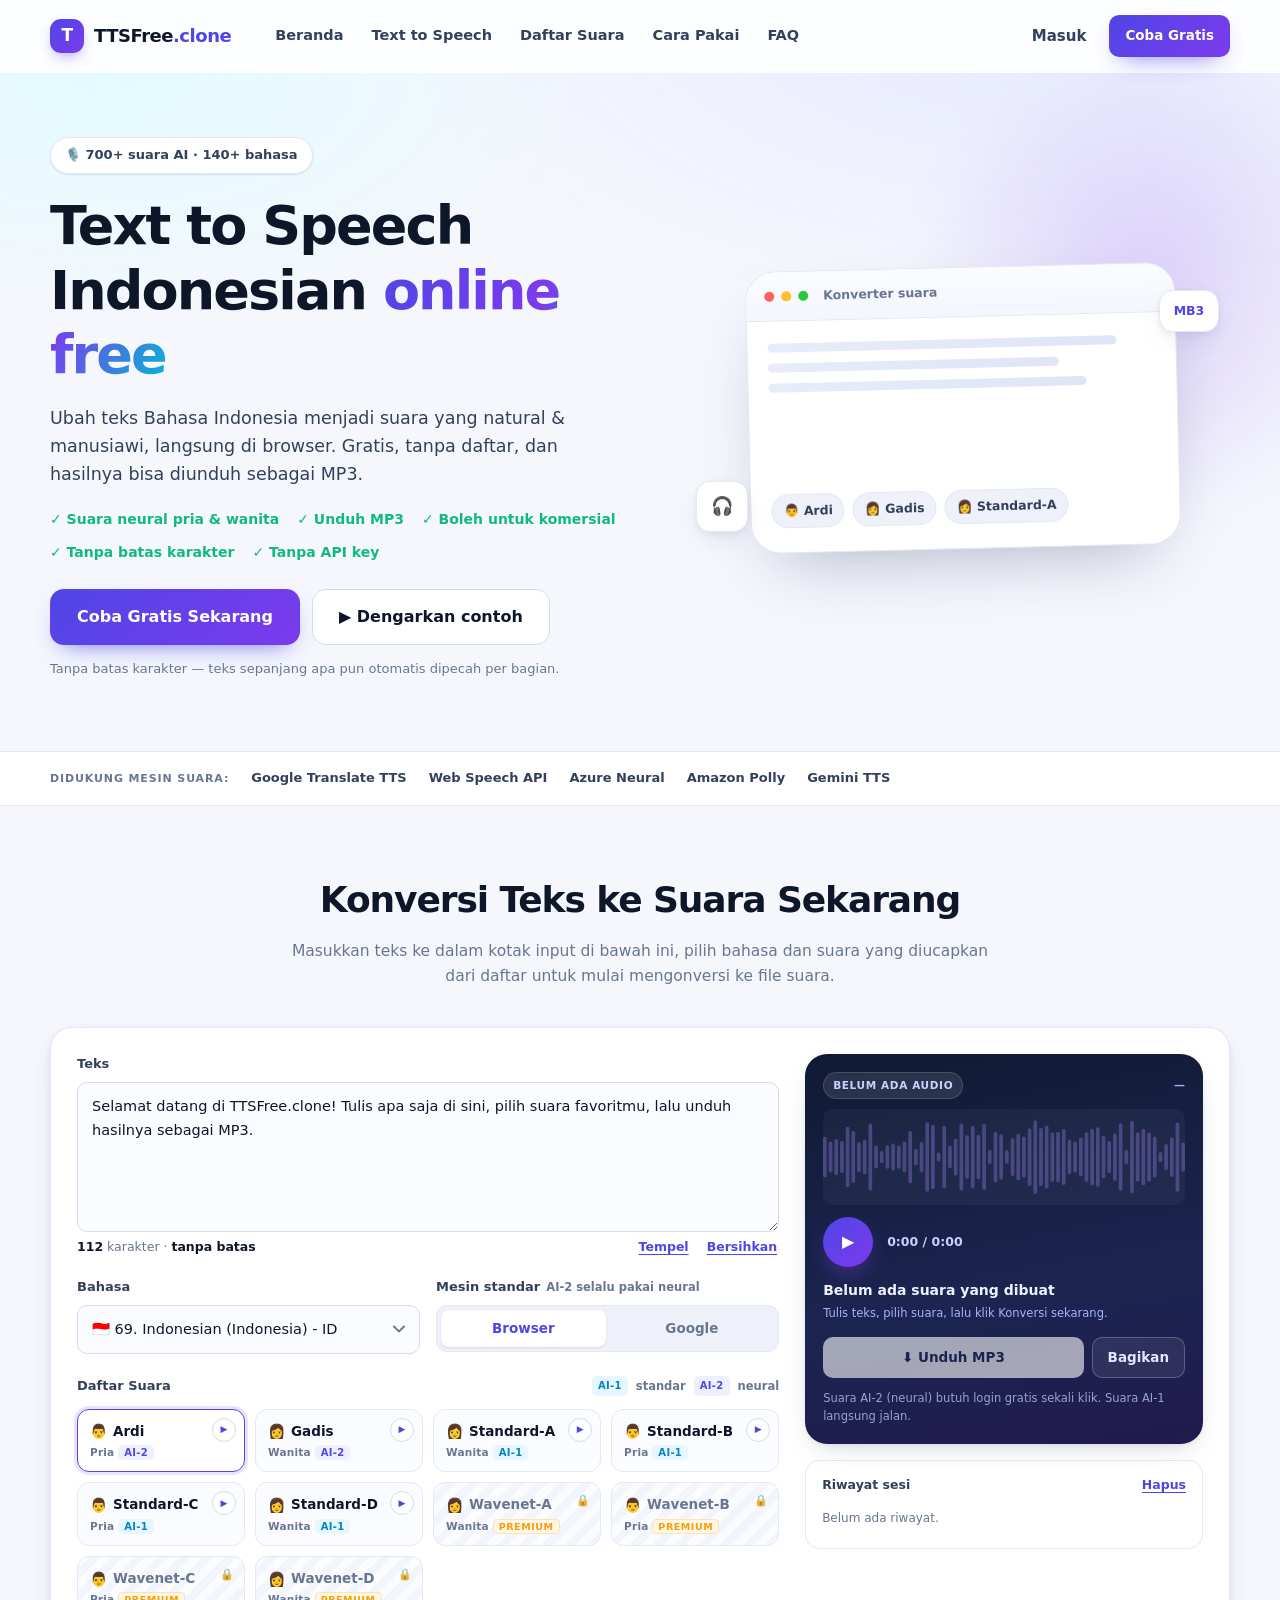
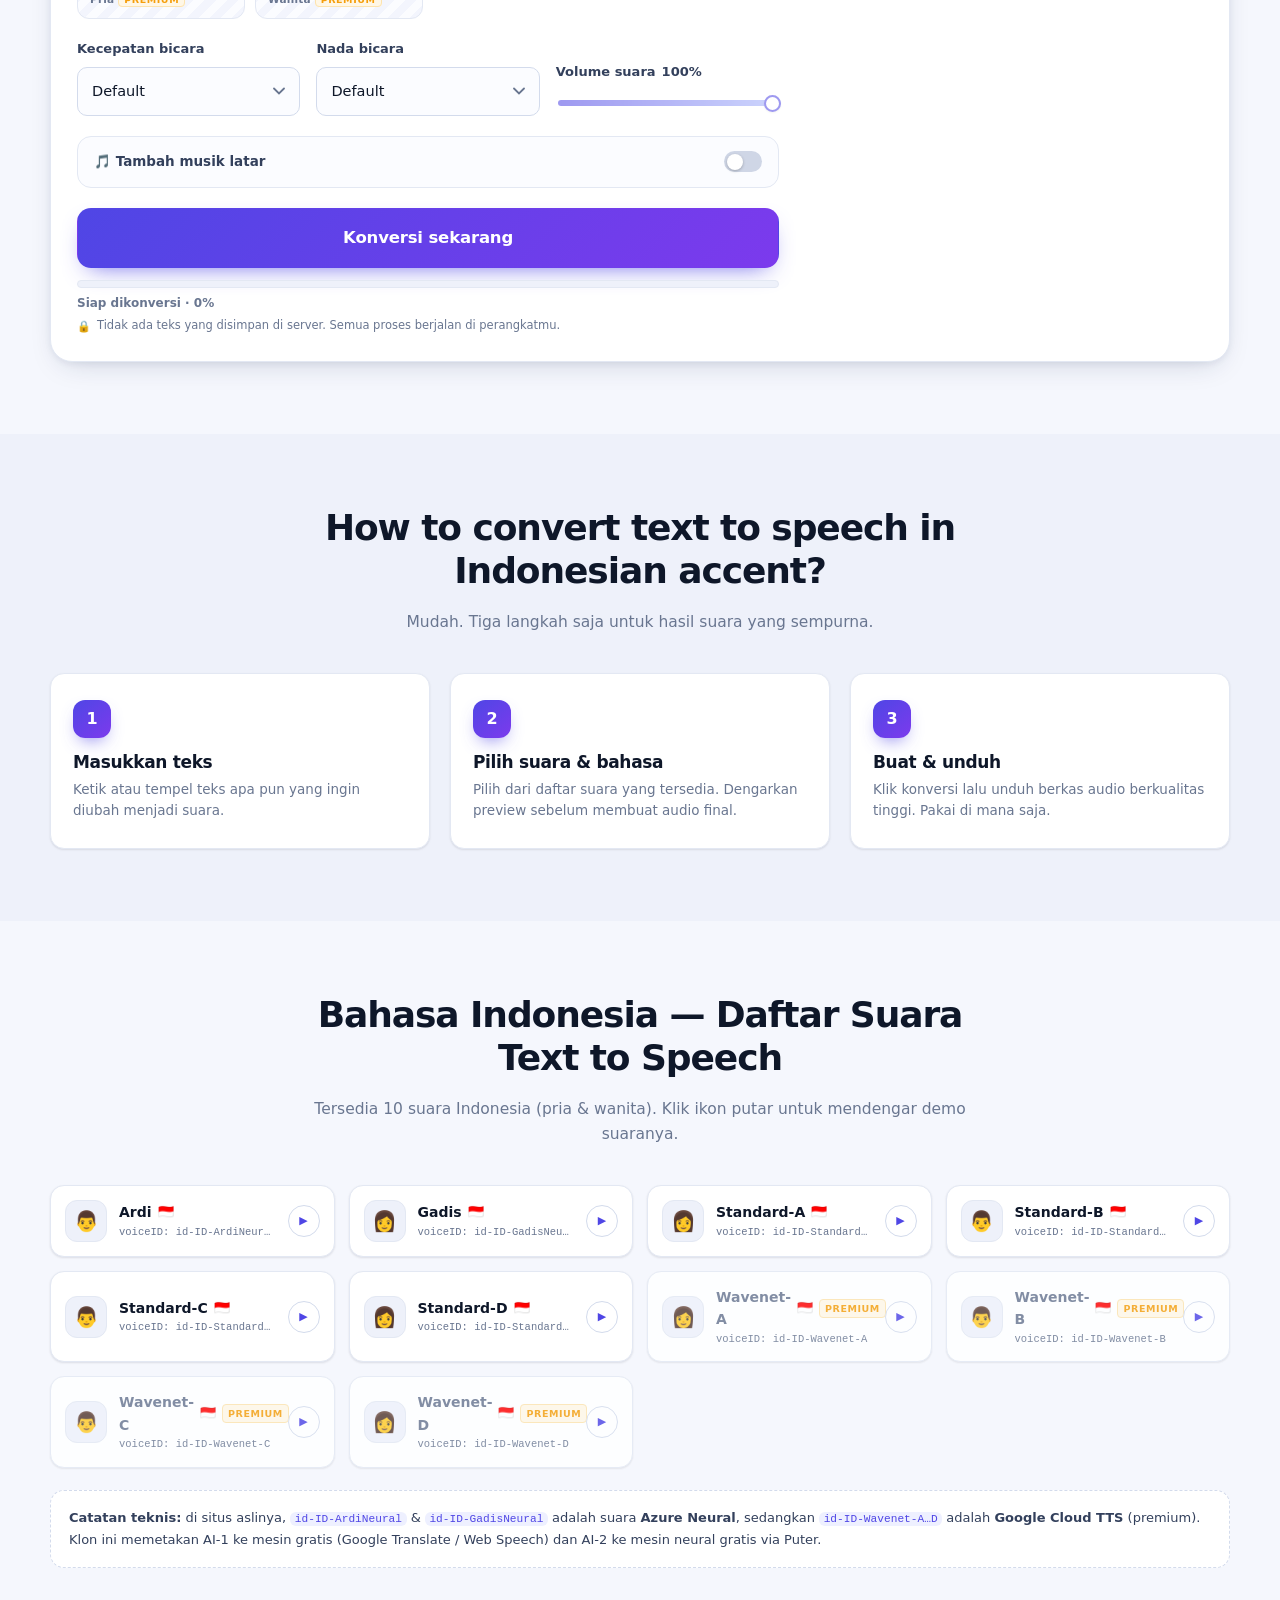
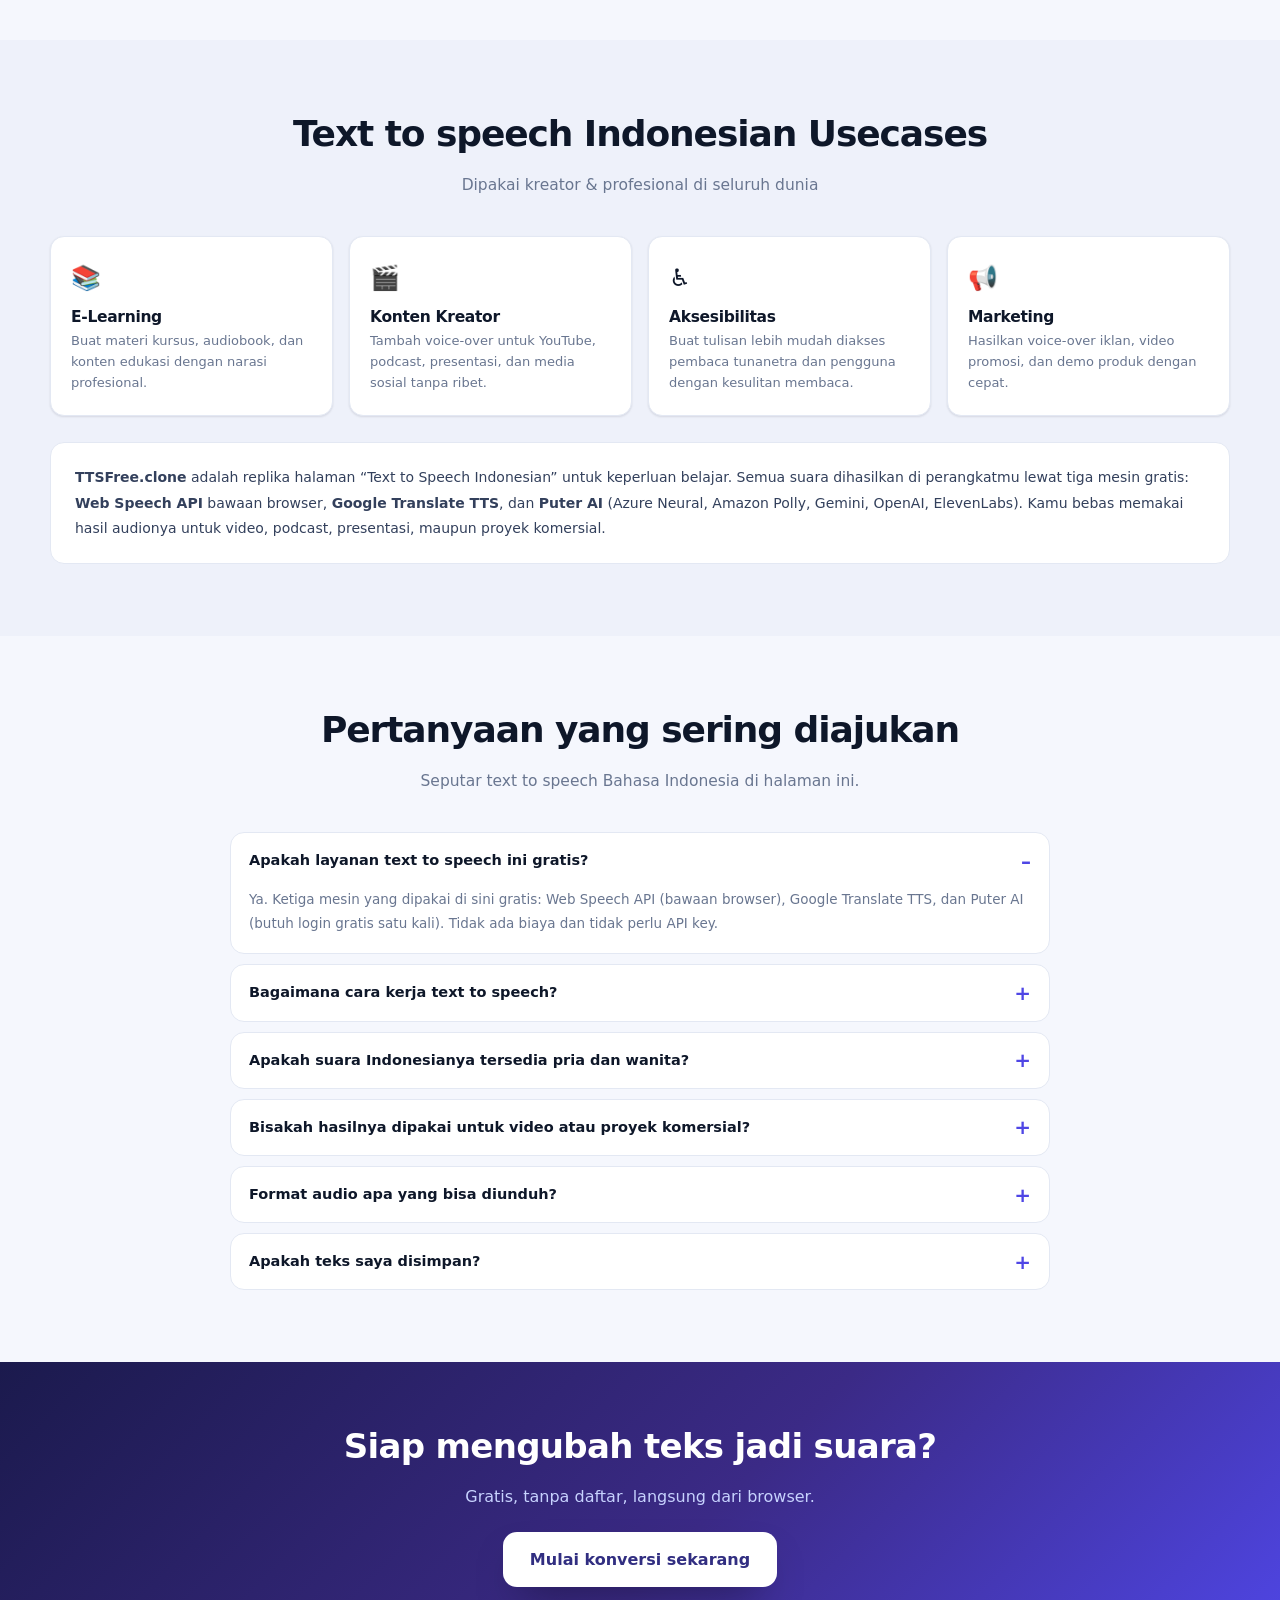
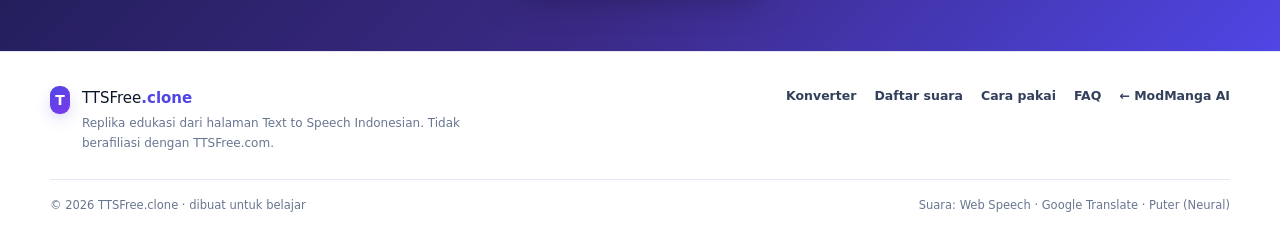
==== commit f3181192: "feat: tanpa batas karakter, gambar tanpa jeda, dan polish UI mobile TTS (klon & app utama) - hapus b" ====
--- a/ttsfree-clone/index.html
+++ b/ttsfree-clone/index.html
@@ -51,13 +51,14 @@
         <li>✓ Suara neural pria &amp; wanita</li>
         <li>✓ Unduh MP3</li>
         <li>✓ Boleh untuk komersial</li>
+        <li>✓ Tanpa batas karakter</li>
         <li>✓ Tanpa API key</li>
       </ul>
       <div class="hero-cta">
         <a class="btn-primary btn-lg" href="#try-now">Coba Gratis Sekarang</a>
         <button class="btn-outline btn-lg" id="demoBtn" type="button">▶ Dengarkan contoh</button>
       </div>
-      <p class="hero-note">Sama seperti halaman aslinya: 500 karakter gratis per konversi.</p>
+      <p class="hero-note">Tanpa batas karakter — teks sepanjang apa pun otomatis dipecah per bagian.</p>
     </div>
 
     <div class="hero-art" aria-hidden="true">
@@ -107,10 +108,13 @@
       <div class="conv-main">
         <div class="field">
           <label for="text">Teks</label>
-          <textarea id="text" maxlength="500" placeholder="Ketik atau tempel teks di sini… Contoh: Selamat pagi, apa kabar? Hari ini kita akan belajar membuat suara AI."></textarea>
+          <textarea id="text" placeholder="Ketik atau tempel teks sepanjang apa pun di sini… Contoh: Selamat pagi, apa kabar? Hari ini kita akan belajar membuat suara AI."></textarea>
           <div class="counter">
-            <span><b id="count">0</b> / <span id="limit">500</span> karakter</span>
-            <button type="button" class="link" id="loginInline">Masuk untuk 3.000 karakter</button>
+            <span><b id="count">0</b> karakter · <b class="unlimited">tanpa batas</b></span>
+            <span class="counter-actions">
+              <button type="button" class="link" id="pasteBtn">Tempel</button>
+              <button type="button" class="link" id="clearText">Bersihkan</button>
+            </span>
           </div>
         </div>
 
@@ -378,18 +382,18 @@
   </div>
 </footer>
 
-<!-- ============ MODAL LOGIN (palsu, hanya menaikkan limit) ============ -->
+<!-- ============ MODAL MASUK (opsional, tanpa batas karakter) ============ -->
 <div class="modal" id="loginModal" hidden>
   <div class="modal-card" role="dialog" aria-modal="true" aria-labelledby="loginTitle">
     <button class="modal-close" id="loginClose" type="button" aria-label="Tutup">✕</button>
-    <h3 id="loginTitle">Masuk untuk 3.000 karakter</h3>
-    <p class="micro">Di situs aslinya fitur ini butuh akun. Di klon ini cukup isi nama — tidak ada data yang dikirim ke mana pun.</p>
+    <h3 id="loginTitle">Masuk (opsional)</h3>
+    <p class="micro">Di klon ini <b>semua fitur sudah terbuka tanpa akun dan tanpa batas karakter</b>. Login hanya menyimpan nama panggilanmu di perangkat.</p>
     <form id="loginForm">
       <label class="field">
         <span>Nama panggilan</span>
         <input type="text" id="loginName" placeholder="mis. Rani" autocomplete="nickname" required maxlength="24">
       </label>
-      <button class="btn-primary btn-block" type="submit">Masuk &amp; naikkan limit</button>
+      <button class="btn-primary btn-block" type="submit">Simpan nama</button>
     </form>
     <p class="micro" id="loginStatus"></p>
   </div>
--- a/ttsfree-clone/assets/style.css
+++ b/ttsfree-clone/assets/style.css
@@ -499,3 +499,125 @@
 }
 
 :focus-visible{outline:2px solid var(--brand);outline-offset:2px}
+
+/* =========================================================
+   MOBILE POLISH — tap target, keterbacaan, dan alur 1 tangan
+   ========================================================= */
+
+.unlimited{color:var(--green);font-weight:800}
+.counter-actions{display:flex;gap:14px;align-items:center}
+.counter.is-long #count{color:var(--brand)}
+.counter{flex-wrap:wrap;gap:8px 12px}
+
+/* tombol tempel/bersihkan tetap nyaman ditekan */
+.counter .link{padding:4px 2px}
+
+/* --- tablet & ponsel --- */
+@media (max-width:860px){
+  html{scroll-padding-top:74px}
+  body{-webkit-text-size-adjust:100%}
+  /* cegah iOS auto-zoom saat fokus input */
+  textarea,input[type=text],select{font-size:16px}
+
+  .btn-primary,.btn-outline,.btn-ghost{min-height:46px}
+  .btn-convert{min-height:52px;font-size:17px}
+  .link{min-height:34px;display:inline-flex;align-items:center}
+  .counter .link{min-height:30px}
+
+  .nav{
+    padding:12px 20px calc(18px + env(safe-area-inset-bottom));
+    max-height:calc(100dvh - 64px);overflow:auto;
+  }
+  .nav a{padding:14px 14px;font-size:16px}
+
+  .hero{padding:32px 0 40px}
+  .hero h1{font-size:clamp(28px,8vw,36px);line-height:1.14}
+  .lede{font-size:16px}
+  .checks{display:grid;grid-template-columns:1fr 1fr;gap:8px 14px;margin:16px 0 22px}
+  .checks li{font-size:13.5px}
+  .hero-cta{gap:10px}
+  .hero-cta .btn-primary,.hero-cta .btn-outline{flex:1 1 160px}
+  .pill{font-size:12px;padding:6px 12px;margin-bottom:14px}
+
+  .section{padding:44px 0}
+  .section-head{margin-bottom:24px;text-align:left}
+  .section-head h2{font-size:clamp(22px,6.2vw,28px)}
+  .section-head p{font-size:14.5px}
+
+  .converter{padding:16px;border-radius:18px;gap:18px}
+  textarea{min-height:170px}
+  .field{margin-bottom:14px}
+  .voice-head{align-items:flex-start;flex-direction:column;gap:6px}
+
+  /* tombol konversi selalu terjangkau saat menggulir naskah panjang */
+  .convert-bar{
+    position:sticky;bottom:calc(8px + env(safe-area-inset-bottom));
+    background:rgba(255,255,255,.94);backdrop-filter:blur(12px);
+    border:1px solid var(--line);border-radius:16px;padding:10px;
+    box-shadow:0 -8px 24px -18px rgba(16,24,40,.6);z-index:25;
+  }
+
+  .player{padding:14px;border-radius:18px}
+  .wave{height:80px}
+  .player-actions .btn-primary,.player-actions .btn-outline{flex:1 1 45%}
+  .history-list{max-height:none}
+
+  .steps li{padding:20px 18px}
+  .ucard{padding:18px}
+  .about{padding:18px}
+  .catalog-note{font-size:12.5px}
+  .catalog{grid-template-columns:1fr}
+
+  .footer-inner{gap:20px}
+  .footer-nav{gap:6px 14px}
+  .footer-bottom{flex-direction:column;gap:6px;padding-bottom:env(safe-area-inset-bottom)}
+
+  .modal-card{padding:22px;border-radius:18px;max-height:90dvh;overflow:auto}
+  .toast-wrap{bottom:calc(16px + env(safe-area-inset-bottom))}
+}
+
+/* --- ponsel sempit --- */
+@media (max-width:600px){
+  .wrap{width:calc(100% - 24px)}
+  .header-inner{height:62px;gap:10px}
+  .nav{top:62px}
+  .brand-name{font-size:15.5px}
+  .brand-mark{width:31px;height:31px;border-radius:10px}
+  .header-actions .btn-sm{padding:9px 13px;font-size:13px}
+  .burger{width:42px;height:42px}
+
+  /* ilustrasi hero tidak perlu memakan layar pertama */
+  .hero-art{display:none}
+
+  .voice-grid{grid-template-columns:1fr 1fr;gap:8px}
+  .vcard{padding:10px 10px 9px}
+  .vname{font-size:12.5px}
+  .vmeta{font-size:10px}
+  .vplay{width:26px;height:26px;top:7px;right:7px}
+  .vcard.locked .vlock,.vcard .lock{top:8px;right:8px}
+
+  .row-2,.row-3{grid-template-columns:1fr;gap:12px}
+  .seg button{padding:10px 12px}
+  .tracks{grid-template-columns:1fr 1fr}
+  .track{padding:11px}
+  .inline{flex-direction:column}
+  .inline .btn-outline{width:100%}
+
+  .cat-card{padding:12px}
+  .cat-face{width:38px;height:38px;font-size:18px}
+  .cat-play{width:40px;height:40px;font-size:12px}
+
+  .faq summary{padding:14px;font-size:14px}
+  .faq details p{padding:0 14px 14px;font-size:13px}
+
+  .cta-inner .btn-lg{width:100%}
+  .section-alt{padding:40px 0}
+  .about{font-size:13px}
+  .catalog-note{padding:14px}
+}
+
+@media (max-width:380px){
+  .voice-grid{grid-template-columns:1fr}
+  .checks{grid-template-columns:1fr}
+  .tracks{grid-template-columns:1fr}
+}
